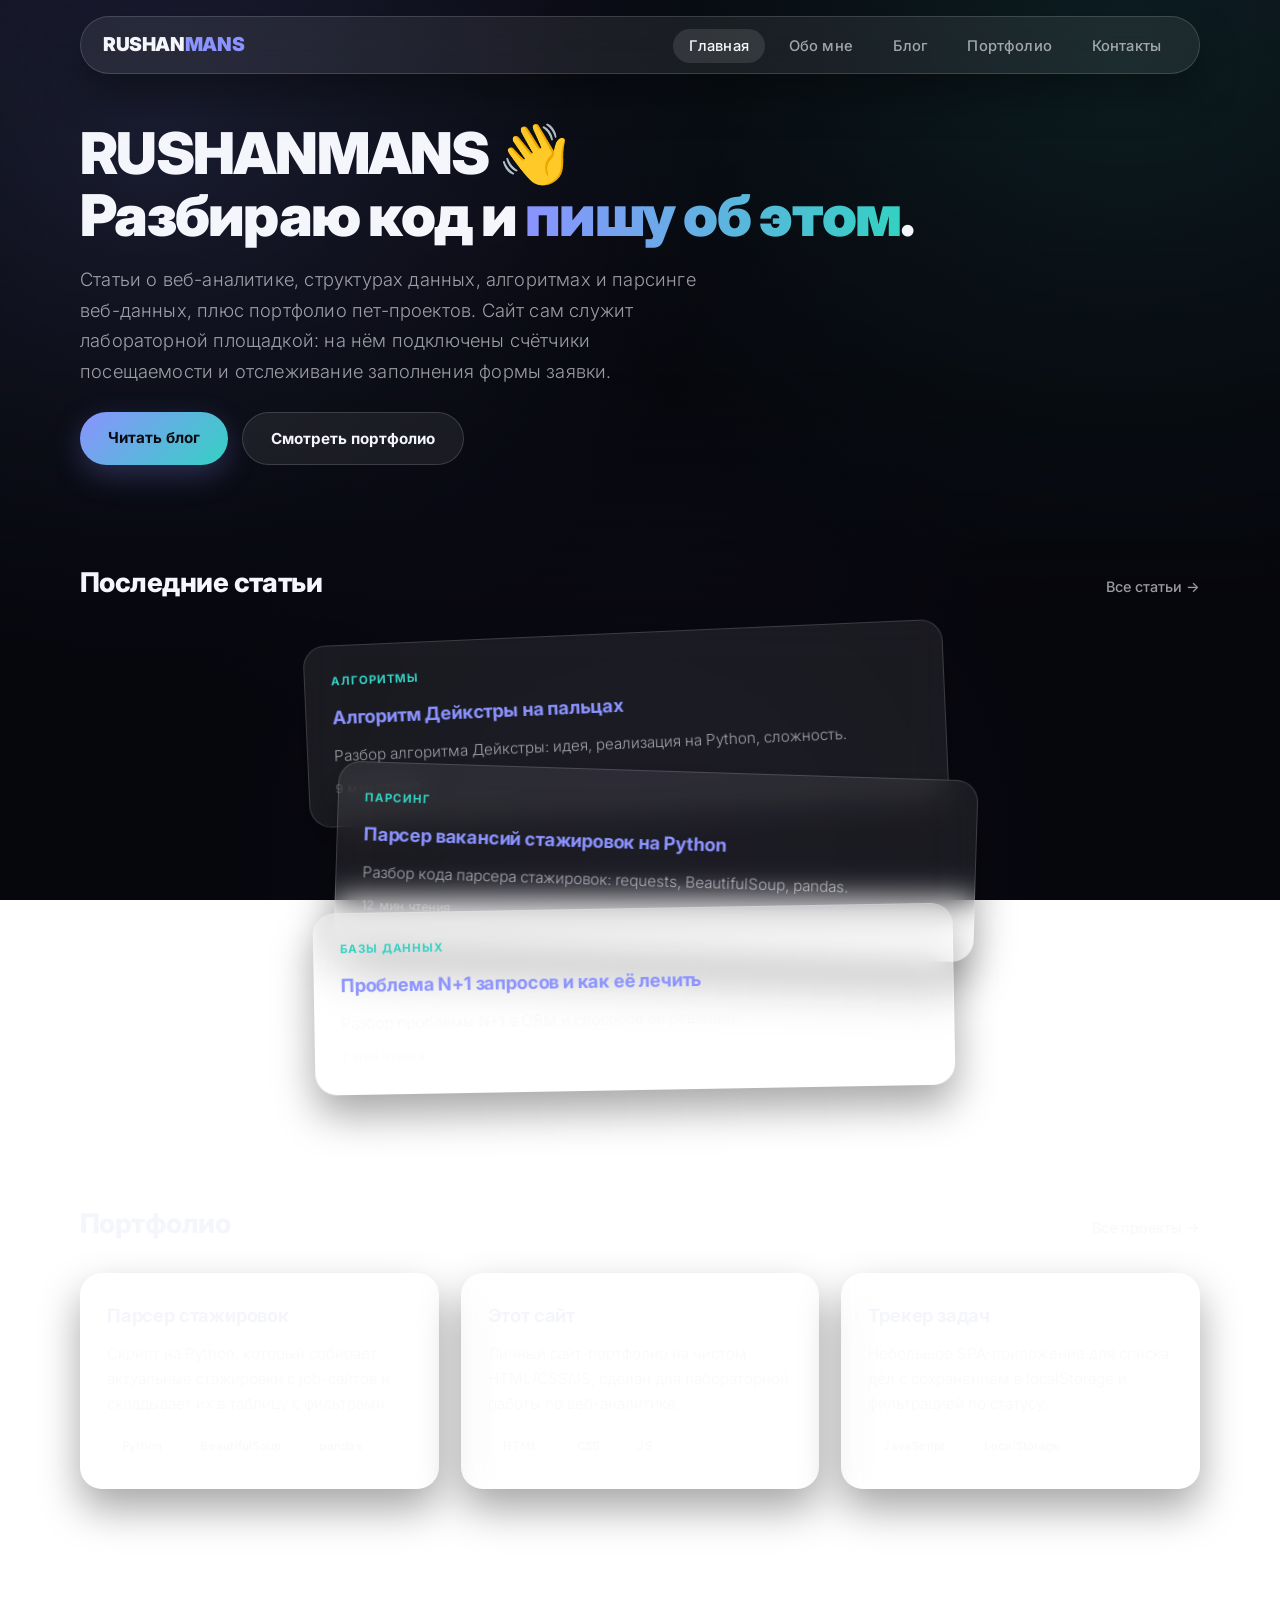
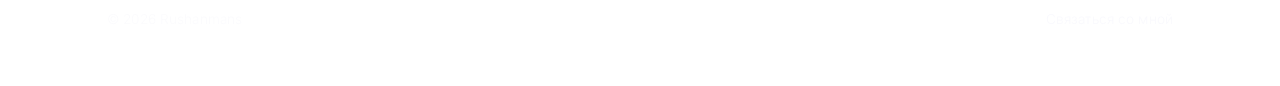
==== index.html @ e81d45bf "Add markdown article pipeline + search/tag filter on blog - build.py converts articles-md/*.md (with" ====
<!DOCTYPE html>
<html lang="ru">
<head>
<meta charset="UTF-8">
<meta name="viewport" content="width=device-width, initial-scale=1.0">
<title>Rushanmans — портфолио и блог</title>
<meta name="description" content="Rushanmans: статьи о коде и алгоритмах, портфолио проектов, парсинг данных.">
<link rel="preconnect" href="https://fonts.googleapis.com">
<link rel="preconnect" href="https://fonts.gstatic.com" crossorigin>
<link href="https://fonts.googleapis.com/css2?family=Inter:wght@300;400;500;600;700;800;900&display=swap" rel="stylesheet">
<link rel="stylesheet" href="css/style.css">

<!-- ===================================================================
     Счётчики веб-аналитики (Яндекс.Метрика / Google Analytics 4)
     Раскомментировать и подставить реальные ID после регистрации сайта:
       - Яндекс.Метрика: https://metrika.yandex.ru  -> замените YY_COUNTER_ID
       - GA4:            https://analytics.google.com -> замените G-XXXXXXXXXX
     =================================================================== -->
<!--
<script type="text/javascript" >
   (function(m,e,t,r,i,k,a){m[i]=m[i]||function(){(m[i].a=m[i].a||[]).push(arguments)};
   m[i].l=1*new Date();
   for (var j = 0; j < document.scripts.length; j++) {if (document.scripts[j].src === r) { return; }}
   k=e.createElement(t),a=e.getElementsByTagName(t)[0],k.async=1,k.src=r,a.parentNode.insertBefore(k,a)})
   (window, document, "script", "https://mc.yandex.ru/metrika/tag.js", "ym");
   ym(YY_COUNTER_ID, "init", {clickmap:true, trackLinks:true, accurateTrackBounce:true, webvisor:true});
</script>
<noscript><div><img src="https://mc.yandex.ru/watch/YY_COUNTER_ID" style="position:absolute; left:-9999px;" alt="" /></div></noscript>

<script async src="https://www.googletagmanager.com/gtag/js?id=G-XXXXXXXXXX"></script>
<script>
  window.dataLayer = window.dataLayer || [];
  function gtag(){dataLayer.push(arguments);}
  gtag('js', new Date());
  gtag('config', 'G-XXXXXXXXXX');
</script>
-->
</head>
<body>

<header class="site-header">
  <nav class="nav wrap">
    <a href="index.html" class="logo">RUSHAN<span>MANS</span></a>
    <button class="nav-toggle" aria-label="Меню">☰</button>
    <ul class="nav-links">
      <li><a href="index.html">Главная</a></li>
      <li><a href="about.html">Обо мне</a></li>
      <li><a href="blog.html">Блог</a></li>
      <li><a href="portfolio.html">Портфолио</a></li>
      <li><a href="contact.html">Контакты</a></li>
    </ul>
  </nav>
</header>

<main class="wrap">

  <section class="hero">
    <h1>RUSHANMANS 👋<br>Разбираю код и <span class="accent">пишу об этом</span>.</h1>
    <p class="lead">Статьи о веб-аналитике, структурах данных, алгоритмах и парсинге веб-данных, плюс портфолио пет-проектов. Сайт сам служит лабораторной площадкой: на нём подключены счётчики посещаемости и отслеживание заполнения формы заявки.</p>
    <div class="btn-row">
      <a href="blog.html" class="btn">Читать блог</a>
      <a href="portfolio.html" class="btn secondary">Смотреть портфолио</a>
    </div>
  </section>

  <section>
    <div class="section-title">
      <h2>Последние статьи</h2>
      <a href="blog.html">Все статьи →</a>
    </div>
    <div class="card-stack">
<!-- ARTICLES:STACK:START -->
      <div class="card" data-tags="python алгоритмы графы heapq">
        <span class="tag">Алгоритмы</span>
        <h3><a href="articles/dijkstra-explained.html">Алгоритм Дейкстры на пальцах</a></h3>
        <p>Разбор алгоритма Дейкстры: идея, реализация на Python, сложность.</p>
        <div class="meta">9 мин чтения</div>
      </div>
      <div class="card" data-tags="python парсинг beautifulsoup pandas">
        <span class="tag">Парсинг</span>
        <h3><a href="articles/parsing-internships.html">Парсер вакансий стажировок на Python</a></h3>
        <p>Разбор кода парсера стажировок: requests, BeautifulSoup, pandas.</p>
        <div class="meta">12 мин чтения</div>
      </div>
      <div class="card" data-tags="sql orm django базы данных">
        <span class="tag">Базы данных</span>
        <h3><a href="articles/sql-n-plus-one.html">Проблема N+1 запросов и как её лечить</a></h3>
        <p>Разбор проблемы N+1 в ORM и способов её решения.</p>
        <div class="meta">7 мин чтения</div>
      </div>
      <!-- ARTICLES:STACK:END -->
    </div>
  </section>

  <section>
    <div class="section-title">
      <h2>Портфолио</h2>
      <a href="portfolio.html">Все проекты →</a>
    </div>
    <div class="grid">
      <div class="card">
        <h3>Парсер стажировок</h3>
        <p>Скрипт на Python, который собирает актуальные стажировки с job-сайтов и складывает их в таблицу с фильтрами.</p>
        <div class="stack">
          <span class="chip">Python</span><span class="chip">BeautifulSoup</span><span class="chip">pandas</span>
        </div>
      </div>
      <div class="card">
        <h3>Этот сайт</h3>
        <p>Личный сайт-портфолио на чистом HTML/CSS/JS, сделан для лабораторной работы по веб-аналитике.</p>
        <div class="stack">
          <span class="chip">HTML</span><span class="chip">CSS</span><span class="chip">JS</span>
        </div>
      </div>
      <div class="card">
        <h3>Трекер задач</h3>
        <p>Небольшое SPA-приложение для списка дел с сохранением в localStorage и фильтрацией по статусу.</p>
        <div class="stack">
          <span class="chip">JavaScript</span><span class="chip">LocalStorage</span>
        </div>
      </div>
    </div>
  </section>

</main>

<footer class="site-footer wrap">
  <span>© 2026 Rushanmans</span>
  <span><a href="contact.html">Связаться со мной</a></span>
</footer>

<script src="js/main.js"></script>
</body>
</html>
---- css/style.css ----
/* ===========================================================
   RUSHANMANS — design system
   Premium minimalism / glassmorphism / deep atmosphere
   =========================================================== */
:root {
  --bg-base: #0a0b12;
  --glass: rgba(255, 255, 255, 0.07);
  --glass-strong: rgba(255, 255, 255, 0.11);
  --glass-border: rgba(255, 255, 255, 0.15);
  --text: #f5f6fb;
  --text-dim: rgba(245, 246, 251, 0.62);
  --text-faint: rgba(245, 246, 251, 0.4);
  --accent: #8b93ff;
  --accent-2: #34d1c2;
  --shadow-soft: 0 20px 40px rgba(0, 0, 0, 0.35);
  --shadow-hover: 0 30px 60px rgba(0, 0, 0, 0.5);
  --ease: cubic-bezier(0.22, 1, 0.36, 1);
  --max-width: 1120px;
}

* { box-sizing: border-box; }
html { scroll-behavior: smooth; }

body {
  margin: 0;
  padding: 0 20px;
  min-height: 100vh;
  color: var(--text);
  font-family: "Inter", system-ui, -apple-system, sans-serif;
  font-weight: 400;
  line-height: 1.65;
  position: relative;
  isolation: isolate;
}

/* Deep, layered background: color blooms + (once added) a real photo behind it */
body::before {
  content: "";
  position: fixed;
  inset: 0;
  z-index: -2;
  background:
    radial-gradient(circle at 12% 18%, rgba(139, 147, 255, 0.30), transparent 42%),
    radial-gradient(circle at 88% 8%, rgba(52, 209, 194, 0.20), transparent 40%),
    radial-gradient(circle at 50% 95%, rgba(139, 90, 255, 0.22), transparent 45%),
    var(--bg-base) url("../assets/bg-main.jpg") center / cover no-repeat fixed;
  background-blend-mode: screen, screen, screen, normal;
}
/* Darkening veil so text + glass stay legible over any photo */
body::after {
  content: "";
  position: fixed;
  inset: 0;
  z-index: -1;
  background: linear-gradient(180deg, rgba(5, 6, 11, 0.45), rgba(5, 6, 11, 0.82) 70%);
}

a { color: var(--accent); text-decoration: none; }
a:hover { text-decoration: underline; }
img { max-width: 100%; }

.wrap { max-width: var(--max-width); margin: 0 auto; }

/* ===========================================================
   Glass primitive — the core visual signature
   =========================================================== */
.glass {
  background: var(--glass);
  backdrop-filter: blur(16px);
  -webkit-backdrop-filter: blur(16px);
  border: 1px solid var(--glass-border);
  box-shadow: var(--shadow-soft);
  border-radius: 22px;
}

/* ===========================================================
   Header — floating glass capsule nav
   =========================================================== */
header.site-header {
  position: sticky;
  top: 16px;
  z-index: 50;
  padding: 0;
}

.nav {
  display: flex;
  align-items: center;
  justify-content: space-between;
  gap: 12px;
  padding: 12px 22px;
  border-radius: 999px;
  background: var(--glass);
  backdrop-filter: blur(16px);
  -webkit-backdrop-filter: blur(16px);
  border: 1px solid var(--glass-border);
  box-shadow: var(--shadow-soft);
}

.logo {
  font-weight: 900;
  font-size: 1.2rem;
  letter-spacing: -0.02em;
  color: var(--text);
  white-space: nowrap;
}
.logo span { color: var(--accent); }
.logo:hover { text-decoration: none; }

.nav-links {
  display: flex;
  gap: 8px;
  list-style: none;
  margin: 0;
  padding: 0;
}

.nav-links a {
  color: var(--text-dim);
  font-weight: 500;
  font-size: 0.92rem;
  letter-spacing: 0.01em;
  padding: 8px 16px;
  border-radius: 999px;
  transition: background 0.3s var(--ease), color 0.3s var(--ease);
}
.nav-links a:hover,
.nav-links a.active {
  color: var(--text);
  background: var(--glass-strong);
  text-decoration: none;
}

.nav-toggle {
  display: none;
  background: var(--glass);
  border: 1px solid var(--glass-border);
  border-radius: 999px;
  padding: 8px 14px;
  color: var(--text);
  font-size: 1.1rem;
  cursor: pointer;
}

@media (max-width: 720px) {
  .nav-toggle { display: inline-flex; }
  .nav-links {
    position: absolute;
    left: 0; right: 0; top: calc(100% + 10px);
    flex-direction: column;
    background: rgba(15, 16, 24, 0.75);
    backdrop-filter: blur(20px);
    -webkit-backdrop-filter: blur(20px);
    border: 1px solid var(--glass-border);
    border-radius: 22px;
    padding: 14px;
    gap: 4px;
    display: none;
  }
  .nav-links.open { display: flex; }
  .nav-links a { display: block; }
}

/* ===========================================================
   Sections / typography rhythm
   =========================================================== */
section { padding: 56px 0; }

.hero { padding: 64px 0 40px; }
.hero h1 {
  font-size: clamp(2.2rem, 5vw, 3.6rem);
  font-weight: 900;
  letter-spacing: -0.03em;
  line-height: 1.08;
  margin: 0 0 18px;
}
.hero p.lead {
  color: var(--text-dim);
  font-weight: 300;
  letter-spacing: 0.01em;
  font-size: 1.15rem;
  max-width: 620px;
}
.hero .accent {
  background: linear-gradient(90deg, var(--accent), var(--accent-2));
  -webkit-background-clip: text;
  background-clip: text;
  color: transparent;
}

.btn {
  display: inline-block;
  padding: 13px 28px;
  border-radius: 999px;
  background: linear-gradient(135deg, var(--accent), var(--accent-2));
  color: #0a0b12;
  font-weight: 700;
  font-size: 0.95rem;
  border: none;
  cursor: pointer;
  transition: transform 0.35s var(--ease), box-shadow 0.35s var(--ease);
  box-shadow: 0 10px 30px rgba(139, 147, 255, 0.25);
}
.btn:hover { transform: translateY(-3px); text-decoration: none; box-shadow: 0 16px 36px rgba(139, 147, 255, 0.35); }

.btn.secondary {
  background: var(--glass);
  backdrop-filter: blur(16px);
  -webkit-backdrop-filter: blur(16px);
  color: var(--text);
  border: 1px solid var(--glass-border);
  box-shadow: none;
}
.btn.secondary:hover { box-shadow: var(--shadow-soft); }

.btn-row { display: flex; gap: 14px; flex-wrap: wrap; margin-top: 26px; }

.section-title {
  display: flex;
  align-items: baseline;
  justify-content: space-between;
  margin-bottom: 26px;
  flex-wrap: wrap;
  gap: 8px;
}
.section-title h2 {
  margin: 0;
  font-size: 1.7rem;
  font-weight: 800;
  letter-spacing: -0.02em;
}
.section-title a { font-size: 0.9rem; font-weight: 500; color: var(--text-dim); }
.section-title a:hover { color: var(--accent); }

/* ===========================================================
   Blog controls — search + tag filter
   =========================================================== */
.blog-controls {
  display: flex;
  flex-direction: column;
  gap: 16px;
  margin-bottom: 28px;
}

.search-input {
  width: 100%;
  max-width: 420px;
  padding: 13px 22px;
  border-radius: 999px;
  border: 1px solid var(--glass-border);
  background: var(--glass);
  backdrop-filter: blur(16px);
  -webkit-backdrop-filter: blur(16px);
  color: var(--text);
  font-family: inherit;
  font-size: 0.95rem;
  transition: border-color 0.3s var(--ease), background 0.3s var(--ease);
}
.search-input::placeholder { color: var(--text-faint); }
.search-input:focus {
  outline: none;
  border-color: var(--accent);
  background: var(--glass-strong);
}

.tag-filter { display: flex; flex-wrap: wrap; gap: 8px; }

.tag-chip {
  cursor: pointer;
  font-family: inherit;
  transition: background 0.3s var(--ease), color 0.3s var(--ease), border-color 0.3s var(--ease);
}
.tag-chip:hover { color: var(--text); }
.tag-chip.active {
  background: linear-gradient(135deg, var(--accent), var(--accent-2));
  color: #0a0b12;
  border-color: transparent;
  font-weight: 600;
}

.card[hidden] { display: none; }

/* ===========================================================
   Cards
   =========================================================== */
.grid {
  display: grid;
  grid-template-columns: repeat(auto-fit, minmax(260px, 1fr));
  gap: 22px;
}

.card {
  background: var(--glass);
  backdrop-filter: blur(16px);
  -webkit-backdrop-filter: blur(16px);
  border: 1px solid var(--glass-border);
  border-radius: 22px;
  padding: 26px;
  box-shadow: var(--shadow-soft);
  display: flex;
  flex-direction: column;
  gap: 11px;
  position: relative;
  transition: transform 0.45s var(--ease), box-shadow 0.45s var(--ease), background 0.45s var(--ease);
}
.card:hover {
  transform: translateY(-8px);
  box-shadow: var(--shadow-hover);
  background: var(--glass-strong);
  z-index: 5;
}

.card .tag {
  display: inline-block;
  font-size: 0.72rem;
  font-weight: 700;
  color: var(--accent-2);
  text-transform: uppercase;
  letter-spacing: 0.08em;
}

.card h3 { margin: 0; font-size: 1.15rem; font-weight: 700; letter-spacing: -0.01em; }
.card p { margin: 0; color: var(--text-dim); font-weight: 300; font-size: 0.95rem; overflow-wrap: break-word; }
.card .meta { font-size: 0.78rem; color: var(--text-faint); margin-top: auto; letter-spacing: 0.02em; }

.card .stack { display: flex; gap: 8px; flex-wrap: wrap; margin-top: 4px; }
.chip {
  font-size: 0.72rem;
  font-weight: 500;
  background: rgba(255, 255, 255, 0.05);
  border: 1px solid var(--glass-border);
  color: var(--text-dim);
  padding: 5px 14px;
  border-radius: 999px;
  letter-spacing: 0.02em;
}

/* ===========================================================
   Homepage "card deck" — signature stacked layout
   =========================================================== */
.card-stack {
  display: flex;
  flex-direction: column;
  align-items: stretch;
  max-width: 640px;
  margin: 0 auto;
}
.card-stack .card {
  margin-top: -44px;
}
.card-stack .card:first-child { margin-top: 0; }
.card-stack .card:nth-child(1) { transform: rotate(-2.5deg) translateX(-14px); }
.card-stack .card:nth-child(2) { transform: rotate(1.8deg) translateX(16px); z-index: 2; }
.card-stack .card:nth-child(3) { transform: rotate(-1deg) translateX(-6px); z-index: 3; }
.card-stack .card:hover {
  transform: translateY(-14px) rotate(0deg) scale(1.015);
  z-index: 10;
}
@media (max-width: 640px) {
  .card-stack .card { margin-top: 16px; transform: none !important; }
  .card-stack .card:first-child { margin-top: 0; }
  .card-stack .card:hover { transform: translateY(-6px) !important; }
}

/* ===========================================================
   Article
   =========================================================== */
.article-header {
  padding: 52px 0 28px;
  margin-bottom: 30px;
}
.article-header .tag { color: var(--accent-2); font-weight: 700; font-size: 0.78rem; text-transform: uppercase; letter-spacing: 0.08em; }
.article-header h1 { margin: 12px 0 8px; font-weight: 900; letter-spacing: -0.02em; font-size: clamp(1.8rem, 4vw, 2.6rem); }
.article-header .meta { color: var(--text-dim); font-size: 0.9rem; font-weight: 300; }

article.content {
  background: var(--glass);
  backdrop-filter: blur(16px);
  -webkit-backdrop-filter: blur(16px);
  border: 1px solid var(--glass-border);
  border-radius: 24px;
  padding: 40px clamp(20px, 5vw, 56px) 56px;
  box-shadow: var(--shadow-soft);
  margin-bottom: 60px;
}
article.content h2 { margin-top: 2.2em; font-size: 1.4rem; font-weight: 800; letter-spacing: -0.01em; }
article.content h3 { margin-top: 1.6em; font-size: 1.15rem; font-weight: 700; }
article.content p { margin: 1em 0; color: var(--text-dim); font-weight: 300; }
article.content strong { color: var(--text); font-weight: 600; }
article.content ul, article.content ol { margin: 1em 0; padding-left: 1.4em; color: var(--text-dim); font-weight: 300; }
article.content li { margin: 0.35em 0; }

pre {
  background: rgba(0, 0, 0, 0.45);
  color: #e6e8f0;
  padding: 20px 22px;
  border-radius: 16px;
  overflow-x: auto;
  font-size: 0.86rem;
  line-height: 1.55;
  border: 1px solid var(--glass-border);
}
code { font-family: "Cascadia Code", "Fira Code", Consolas, Menlo, monospace; overflow-wrap: break-word; }
p code, li code {
  background: rgba(255, 255, 255, 0.08);
  border: 1px solid var(--glass-border);
  color: var(--text);
  padding: 1px 7px;
  border-radius: 6px;
  font-size: 0.88em;
}

article.content table {
  table-layout: fixed;
  max-width: 100%;
}
article.content th,
article.content td {
  word-break: break-word;
}

.callout {
  border-left: 3px solid var(--accent);
  background: rgba(255, 255, 255, 0.05);
  padding: 16px 20px;
  border-radius: 14px;
  color: var(--text-dim);
  font-weight: 300;
  margin: 1.4em 0;
}

.back-link {
  display: inline-block;
  margin-top: 24px;
  font-weight: 500;
}

/* ===========================================================
   Forms (contacts)
   =========================================================== */
form.contact-form {
  display: grid;
  gap: 18px;
  max-width: 520px;
}
form.contact-form label {
  font-size: 0.85rem;
  font-weight: 600;
  letter-spacing: 0.02em;
  display: block;
  margin-bottom: 8px;
  color: var(--text-dim);
}
form.contact-form input,
form.contact-form textarea {
  width: 100%;
  padding: 13px 20px;
  border-radius: 16px;
  border: 1px solid var(--glass-border);
  background: rgba(255, 255, 255, 0.05);
  color: var(--text);
  font-family: inherit;
  font-size: 0.95rem;
  transition: border-color 0.3s var(--ease), background 0.3s var(--ease);
}
form.contact-form input:focus,
form.contact-form textarea:focus {
  outline: none;
  border-color: var(--accent);
  background: rgba(255, 255, 255, 0.08);
}
form.contact-form input { border-radius: 999px; }
form.contact-form textarea { min-height: 140px; resize: vertical; border-radius: 20px; }

.contact-grid {
  display: grid;
  grid-template-columns: 1.2fr 1fr;
  gap: 44px;
}
@media (max-width: 720px) {
  .contact-grid { grid-template-columns: 1fr; }
}

.social-list { list-style: none; padding: 0; margin: 0; display: grid; gap: 12px; }
.social-list a { color: var(--text); font-weight: 500; }
.social-list li {
  padding: 14px 22px;
  border-radius: 999px;
  background: var(--glass);
  backdrop-filter: blur(16px);
  -webkit-backdrop-filter: blur(16px);
  border: 1px solid var(--glass-border);
}

/* ===========================================================
   Timeline (About)
   =========================================================== */
.timeline {
  border-left: 2px solid var(--glass-border);
  padding-left: 26px;
  display: grid;
  gap: 30px;
}
.timeline .item .date { font-size: 0.8rem; color: var(--accent); font-weight: 700; letter-spacing: 0.03em; }
.timeline .item h4 { margin: 6px 0; font-weight: 700; }
.timeline .item p { margin: 0; color: var(--text-dim); font-weight: 300; }

.skills { display: flex; flex-wrap: wrap; gap: 10px; }

/* ===========================================================
   Footer
   =========================================================== */
footer.site-footer {
  padding: 22px 26px;
  margin: 40px auto 32px;
  color: var(--text-faint);
  font-size: 0.85rem;
  font-weight: 300;
  letter-spacing: 0.01em;
  display: flex;
  justify-content: space-between;
  flex-wrap: wrap;
  gap: 10px;
  border-radius: 999px;
  background: var(--glass);
  backdrop-filter: blur(16px);
  -webkit-backdrop-filter: blur(16px);
  border: 1px solid var(--glass-border);
}
footer.site-footer a { color: var(--text-dim); }
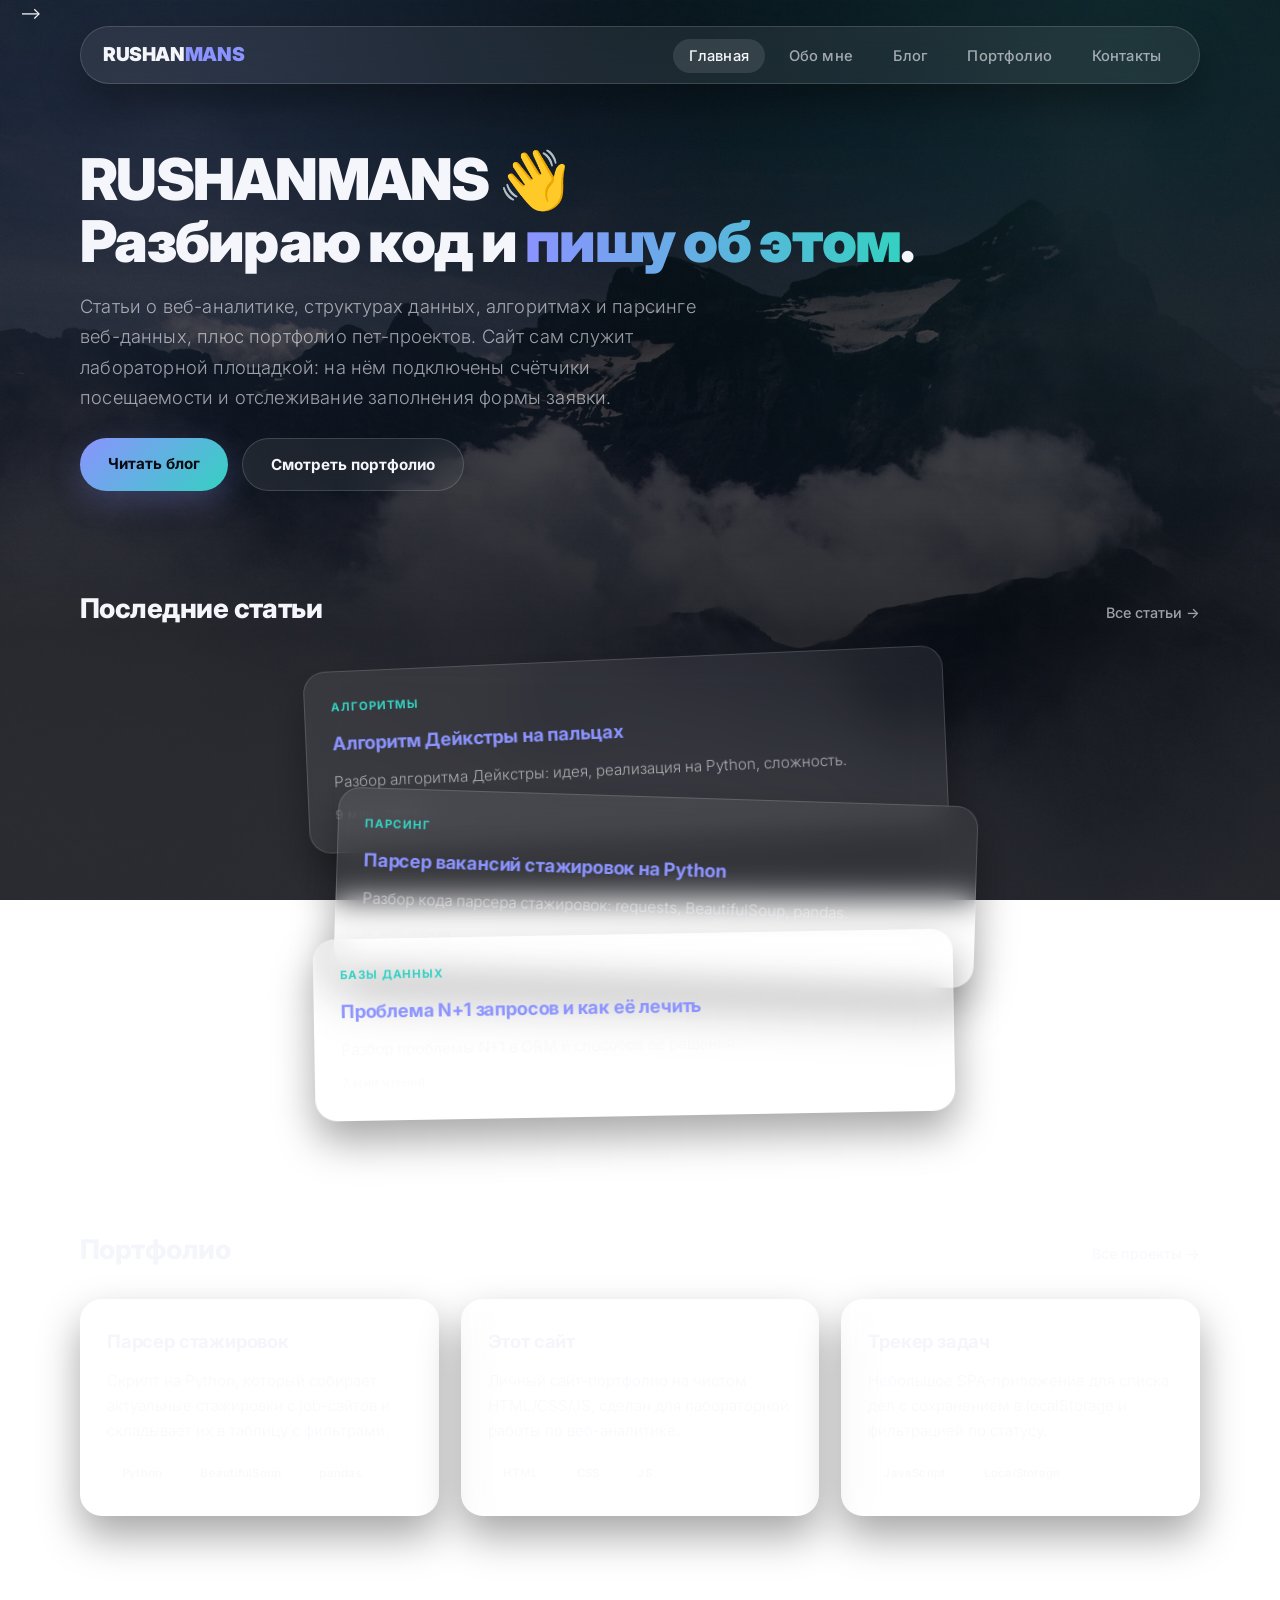
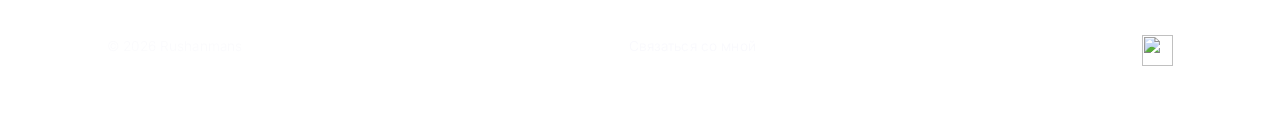
==== commit 1cb74ecc: "Добавил liveinternet" ====
--- a/index.html
+++ b/index.html
@@ -34,6 +34,15 @@
   gtag('js', new Date());
   gtag('config', 'G-XXXXXXXXXX');
 </script>
+
+<!--LiveInternet counter--><script>
+new Image().src = "https://counter.yadro.ru/hit?r"+
+escape(document.referrer)+((typeof(screen)=="undefined")?"":
+";s"+screen.width+"*"+screen.height+"*"+(screen.colorDepth?
+screen.colorDepth:screen.pixelDepth))+";u"+escape(document.URL)+
+";h"+escape(document.title.substring(0,150))+
+";"+Math.random();</script><!--/LiveInternet-->
+
 -->
 </head>
 <body>
@@ -127,6 +136,10 @@
 <footer class="site-footer wrap">
   <span>© 2026 Rushanmans</span>
   <span><a href="contact.html">Связаться со мной</a></span>
+<!--LiveInternet logo--><a href="https://www.liveinternet.ru/click"
+target="_blank"><img src="https://counter.yadro.ru/logo?44.11"
+title="LiveInternet"
+alt="" style="border:0" width="31" height="31"/></a><!--/LiveInternet-->
 </footer>
 
 <script src="js/main.js"></script>
--- a/css/style.css
+++ b/css/style.css
@@ -16,7 +16,15 @@
   --shadow-hover: 0 30px 60px rgba(0, 0, 0, 0.5);
   --ease: cubic-bezier(0.22, 1, 0.36, 1);
   --max-width: 1120px;
-}
+  /* Фон по умолчанию для всех страниц. Переопределяется классом на
+     <body> конкретной страницы — см. .bg-none и .bg-* ниже. */
+  --bg-image: url("../assets/bg-main.jpg");
+}
+
+/* Переопределения фона по классу на <body>: <body class="bg-none">
+   совсем без фото, или заведи свой класс по образцу — например
+   .bg-about { --bg-image: url("../assets/bg-about.jpg"); } */
+body.bg-none { --bg-image: none; }
 
 * { box-sizing: border-box; }
 html { scroll-behavior: smooth; }
@@ -43,7 +51,7 @@
     radial-gradient(circle at 12% 18%, rgba(139, 147, 255, 0.30), transparent 42%),
     radial-gradient(circle at 88% 8%, rgba(52, 209, 194, 0.20), transparent 40%),
     radial-gradient(circle at 50% 95%, rgba(139, 90, 255, 0.22), transparent 45%),
-    var(--bg-base) url("../assets/bg-main.jpg") center / cover no-repeat fixed;
+    var(--bg-base) var(--bg-image) center / cover no-repeat fixed;
   background-blend-mode: screen, screen, screen, normal;
 }
 /* Darkening veil so text + glass stay legible over any photo */
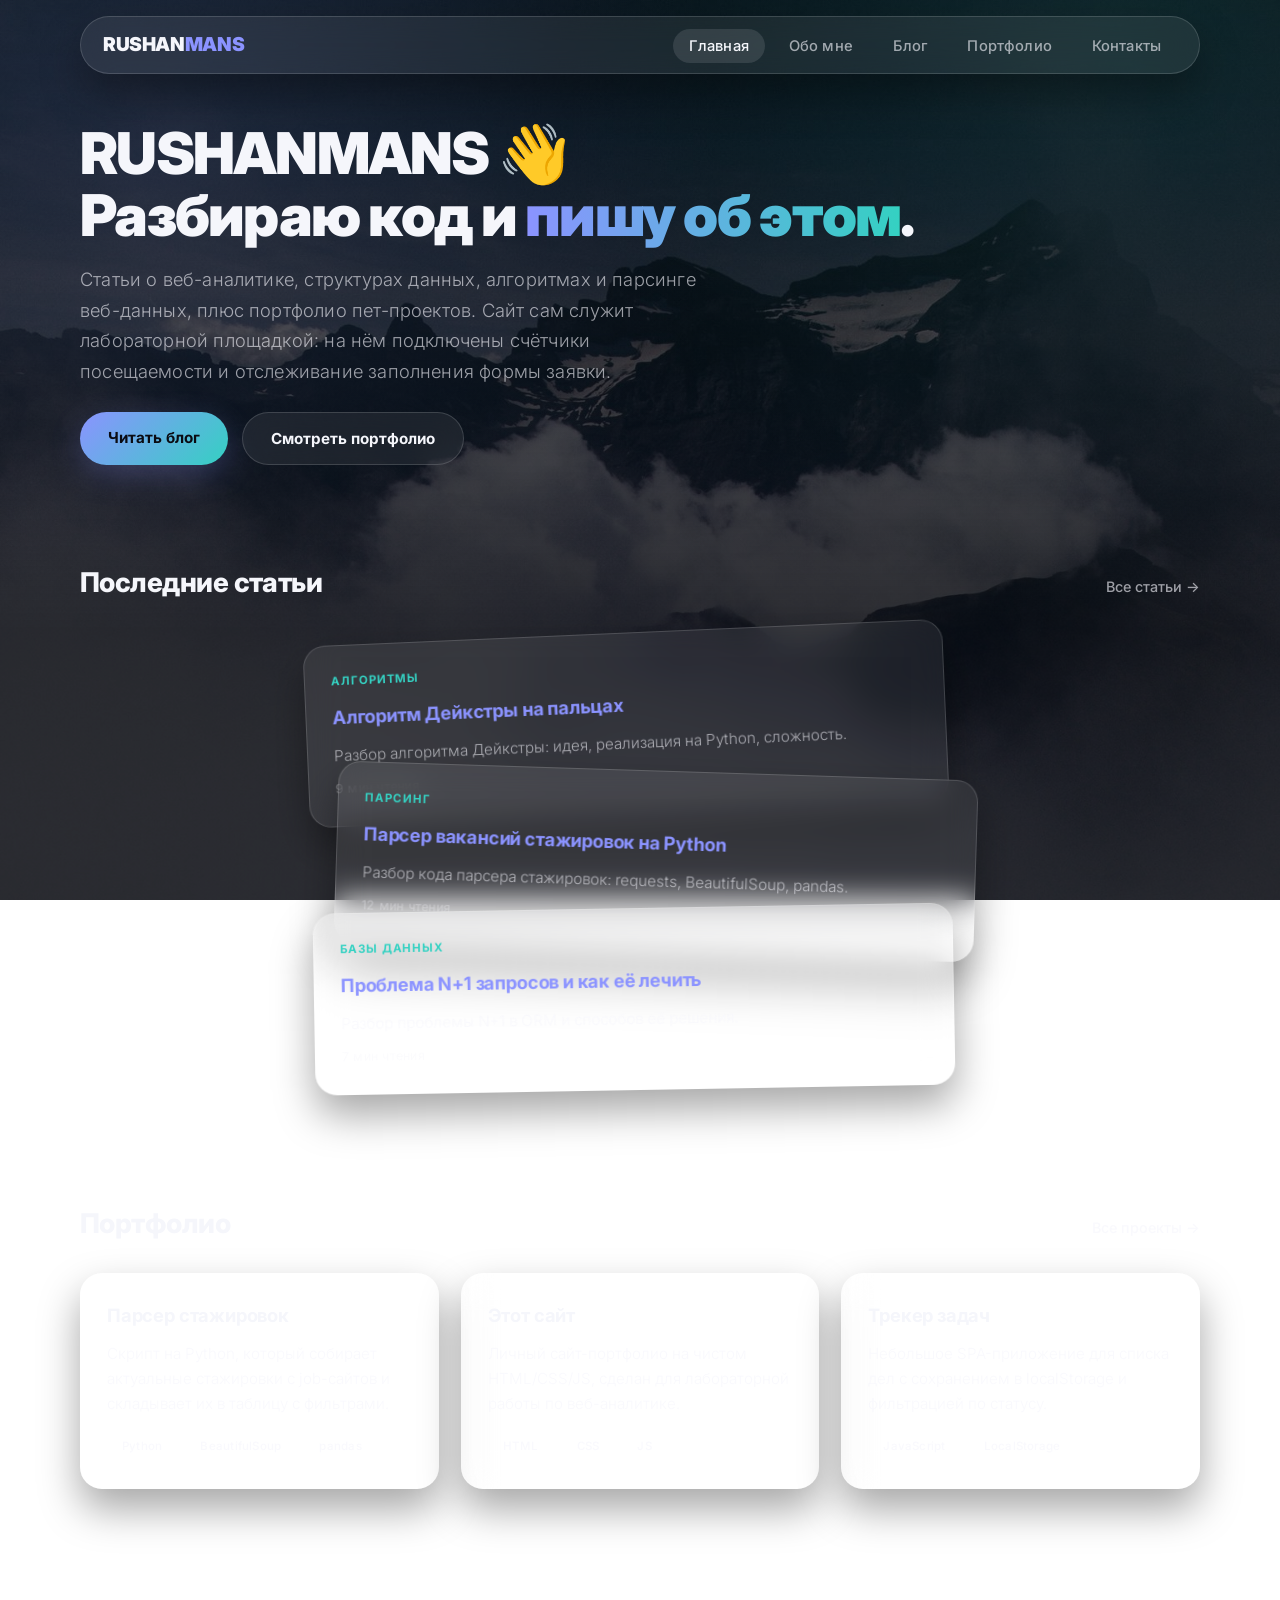
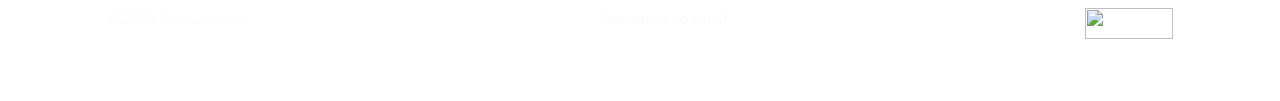
==== commit d559f454: "Fix and activate LiveInternet counter site-wide Was sitting commented-out inside the Metrika/GA4 pla" ====
--- a/index.html
+++ b/index.html
@@ -34,18 +34,10 @@
   gtag('js', new Date());
   gtag('config', 'G-XXXXXXXXXX');
 </script>
-
-<!--LiveInternet counter--><script>
-new Image().src = "https://counter.yadro.ru/hit?r"+
-escape(document.referrer)+((typeof(screen)=="undefined")?"":
-";s"+screen.width+"*"+screen.height+"*"+(screen.colorDepth?
-screen.colorDepth:screen.pixelDepth))+";u"+escape(document.URL)+
-";h"+escape(document.title.substring(0,150))+
-";"+Math.random();</script><!--/LiveInternet-->
-
 -->
 </head>
 <body>
+<!--LiveInternet counter--><script>new Image().src = "https://counter.yadro.ru/hit?r"+escape(document.referrer)+((typeof(screen)=="undefined")?"":";s"+screen.width+"*"+screen.height+"*"+(screen.colorDepth?screen.colorDepth:screen.pixelDepth))+";u"+escape(document.URL)+";h"+escape(document.title.substring(0,150))+";"+Math.random();</script><!--/LiveInternet-->
 
 <header class="site-header">
   <nav class="nav wrap">
@@ -136,10 +128,7 @@
 <footer class="site-footer wrap">
   <span>© 2026 Rushanmans</span>
   <span><a href="contact.html">Связаться со мной</a></span>
-<!--LiveInternet logo--><a href="https://www.liveinternet.ru/click"
-target="_blank"><img src="https://counter.yadro.ru/logo?44.11"
-title="LiveInternet"
-alt="" style="border:0" width="31" height="31"/></a><!--/LiveInternet-->
+  <!--LiveInternet logo--><a href="https://www.liveinternet.ru/click" target="_blank"><img src="https://counter.yadro.ru/logo?52.6" title="LiveInternet: показано число просмотров и посетителей за 24 часа" alt="" style="border:0" width="88" height="31"/></a><!--/LiveInternet-->
 </footer>
 
 <script src="js/main.js"></script>
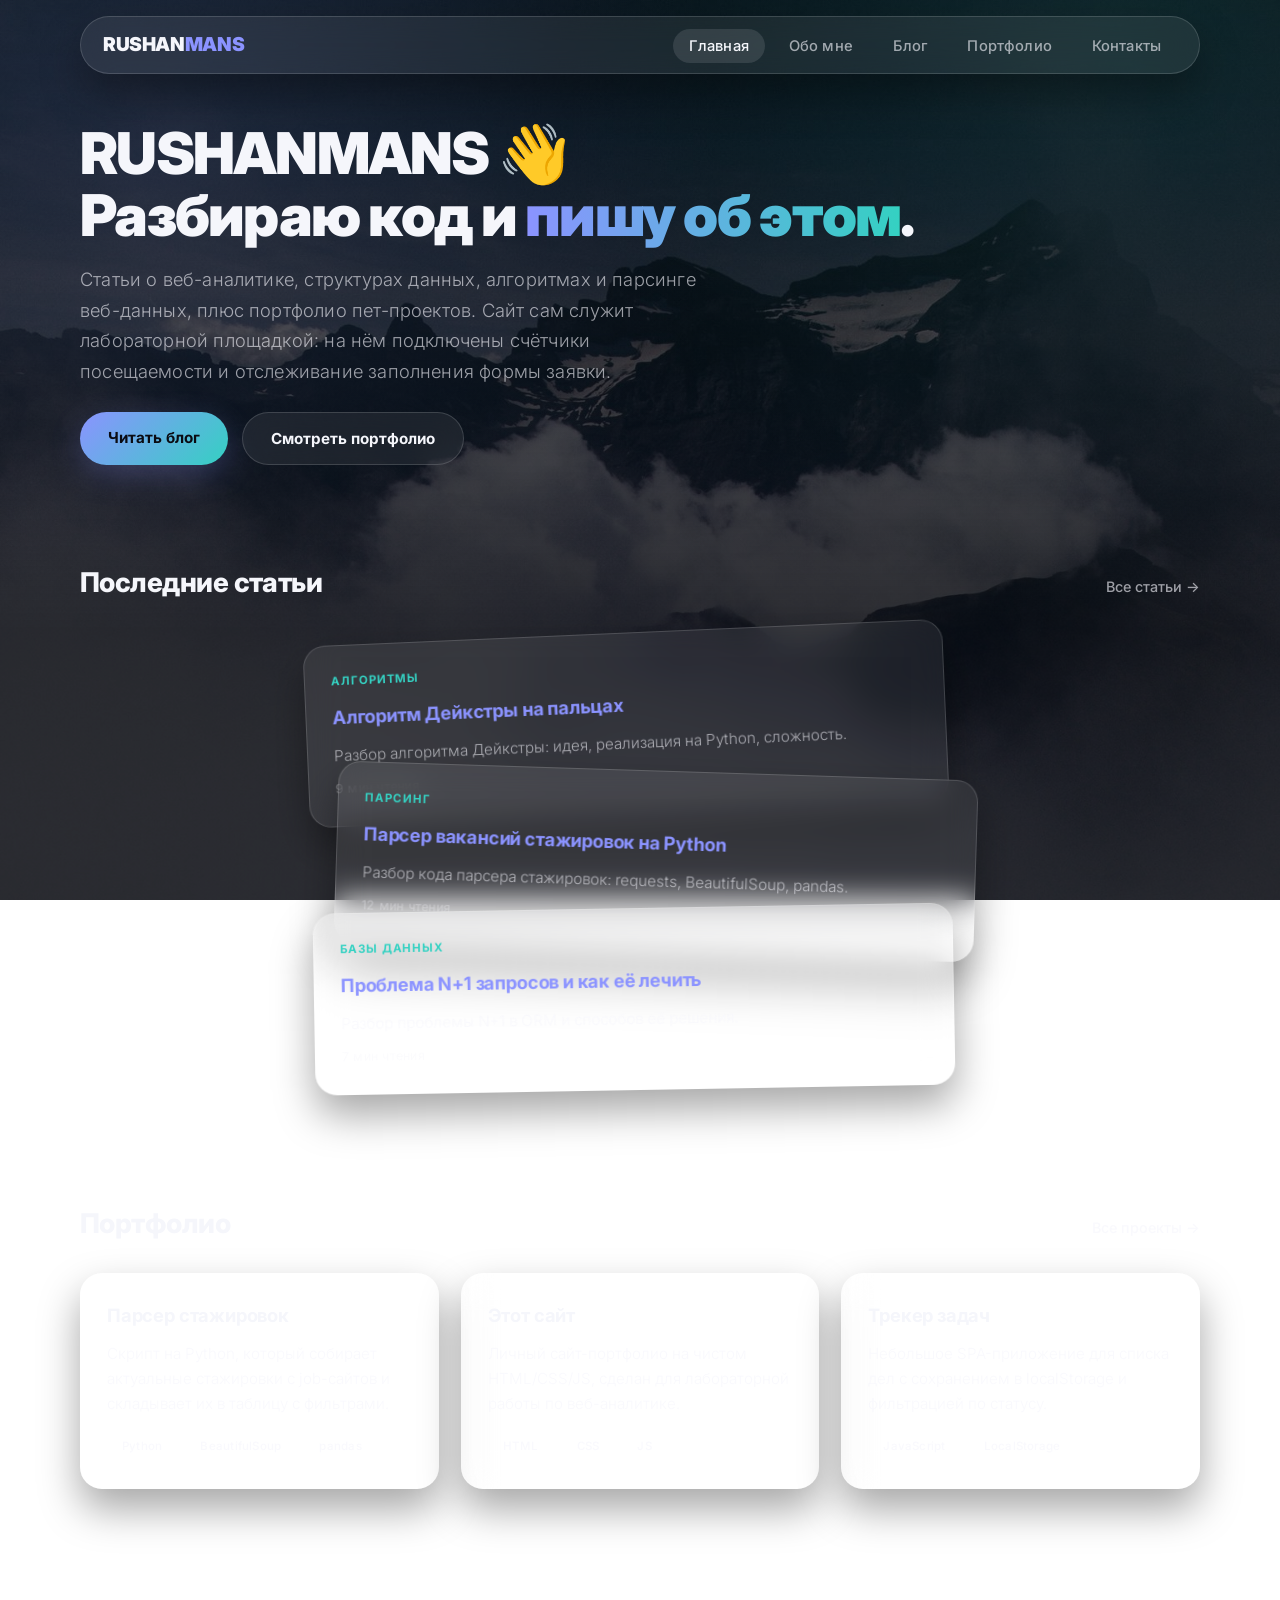
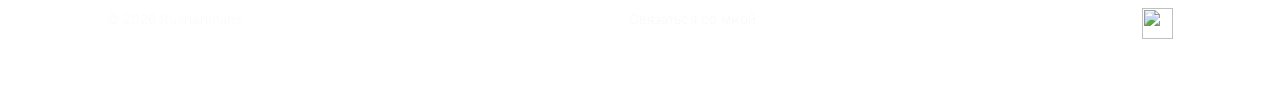
==== commit 12935b96: "Обновление иконки" ====
--- a/index.html
+++ b/index.html
@@ -128,7 +128,7 @@
 <footer class="site-footer wrap">
   <span>© 2026 Rushanmans</span>
   <span><a href="contact.html">Связаться со мной</a></span>
-  <!--LiveInternet logo--><a href="https://www.liveinternet.ru/click" target="_blank"><img src="https://counter.yadro.ru/logo?52.6" title="LiveInternet: показано число просмотров и посетителей за 24 часа" alt="" style="border:0" width="88" height="31"/></a><!--/LiveInternet-->
+  <!--LiveInternet logo--><a href="https://www.liveinternet.ru/click" target="_blank"><img src="https://counter.yadro.ru/logo?44.11"title="LiveInternet"alt="" style="border:0" width="31" height="31"/></a><!--/LiveInternet-->
 </footer>
 
 <script src="js/main.js"></script>
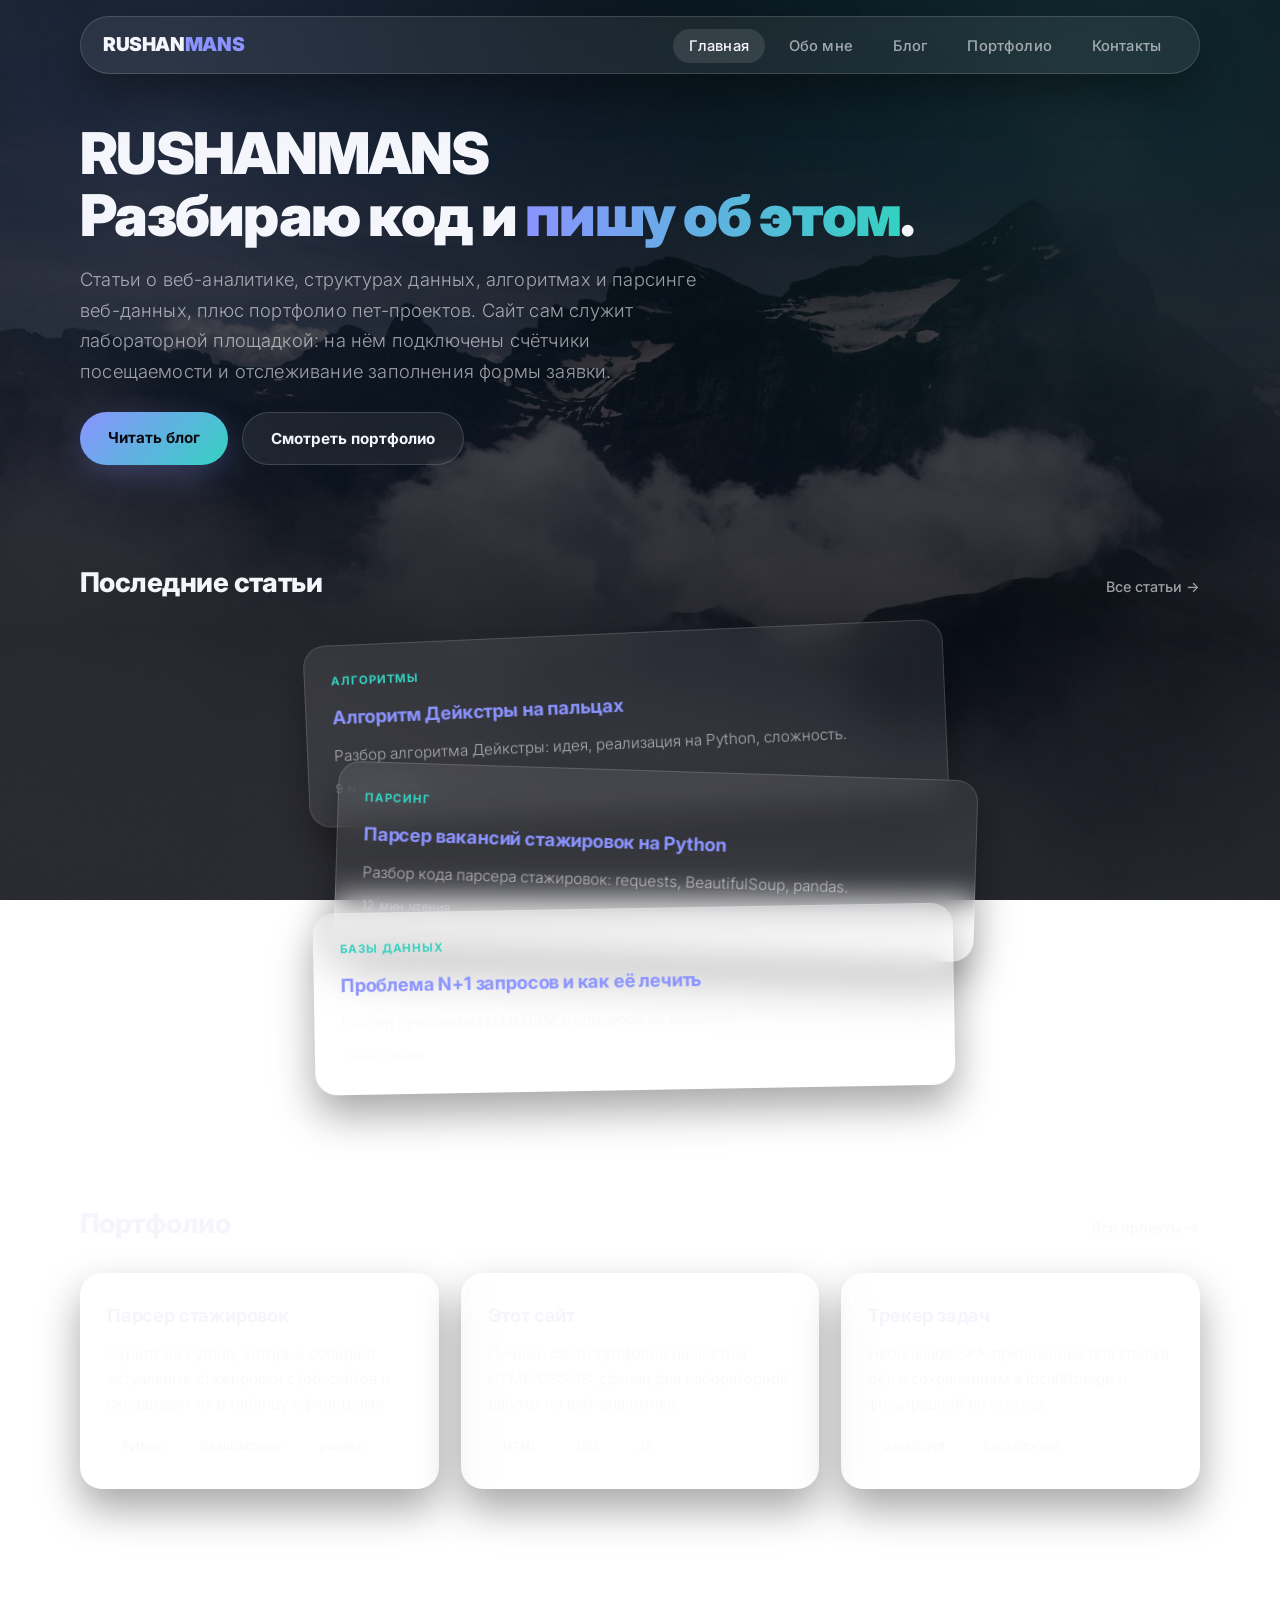
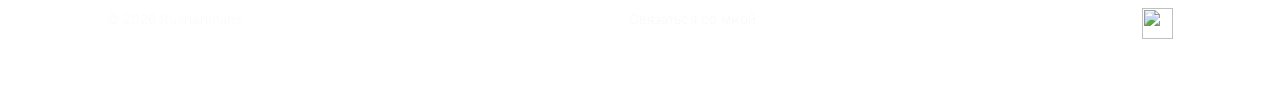
==== commit c531527d: "изменение контактов" ====
--- a/index.html
+++ b/index.html
@@ -56,7 +56,7 @@
 <main class="wrap">
 
   <section class="hero">
-    <h1>RUSHANMANS 👋<br>Разбираю код и <span class="accent">пишу об этом</span>.</h1>
+    <h1>RUSHANMANS<br>Разбираю код и <span class="accent">пишу об этом</span>.</h1>
     <p class="lead">Статьи о веб-аналитике, структурах данных, алгоритмах и парсинге веб-данных, плюс портфолио пет-проектов. Сайт сам служит лабораторной площадкой: на нём подключены счётчики посещаемости и отслеживание заполнения формы заявки.</p>
     <div class="btn-row">
       <a href="blog.html" class="btn">Читать блог</a>
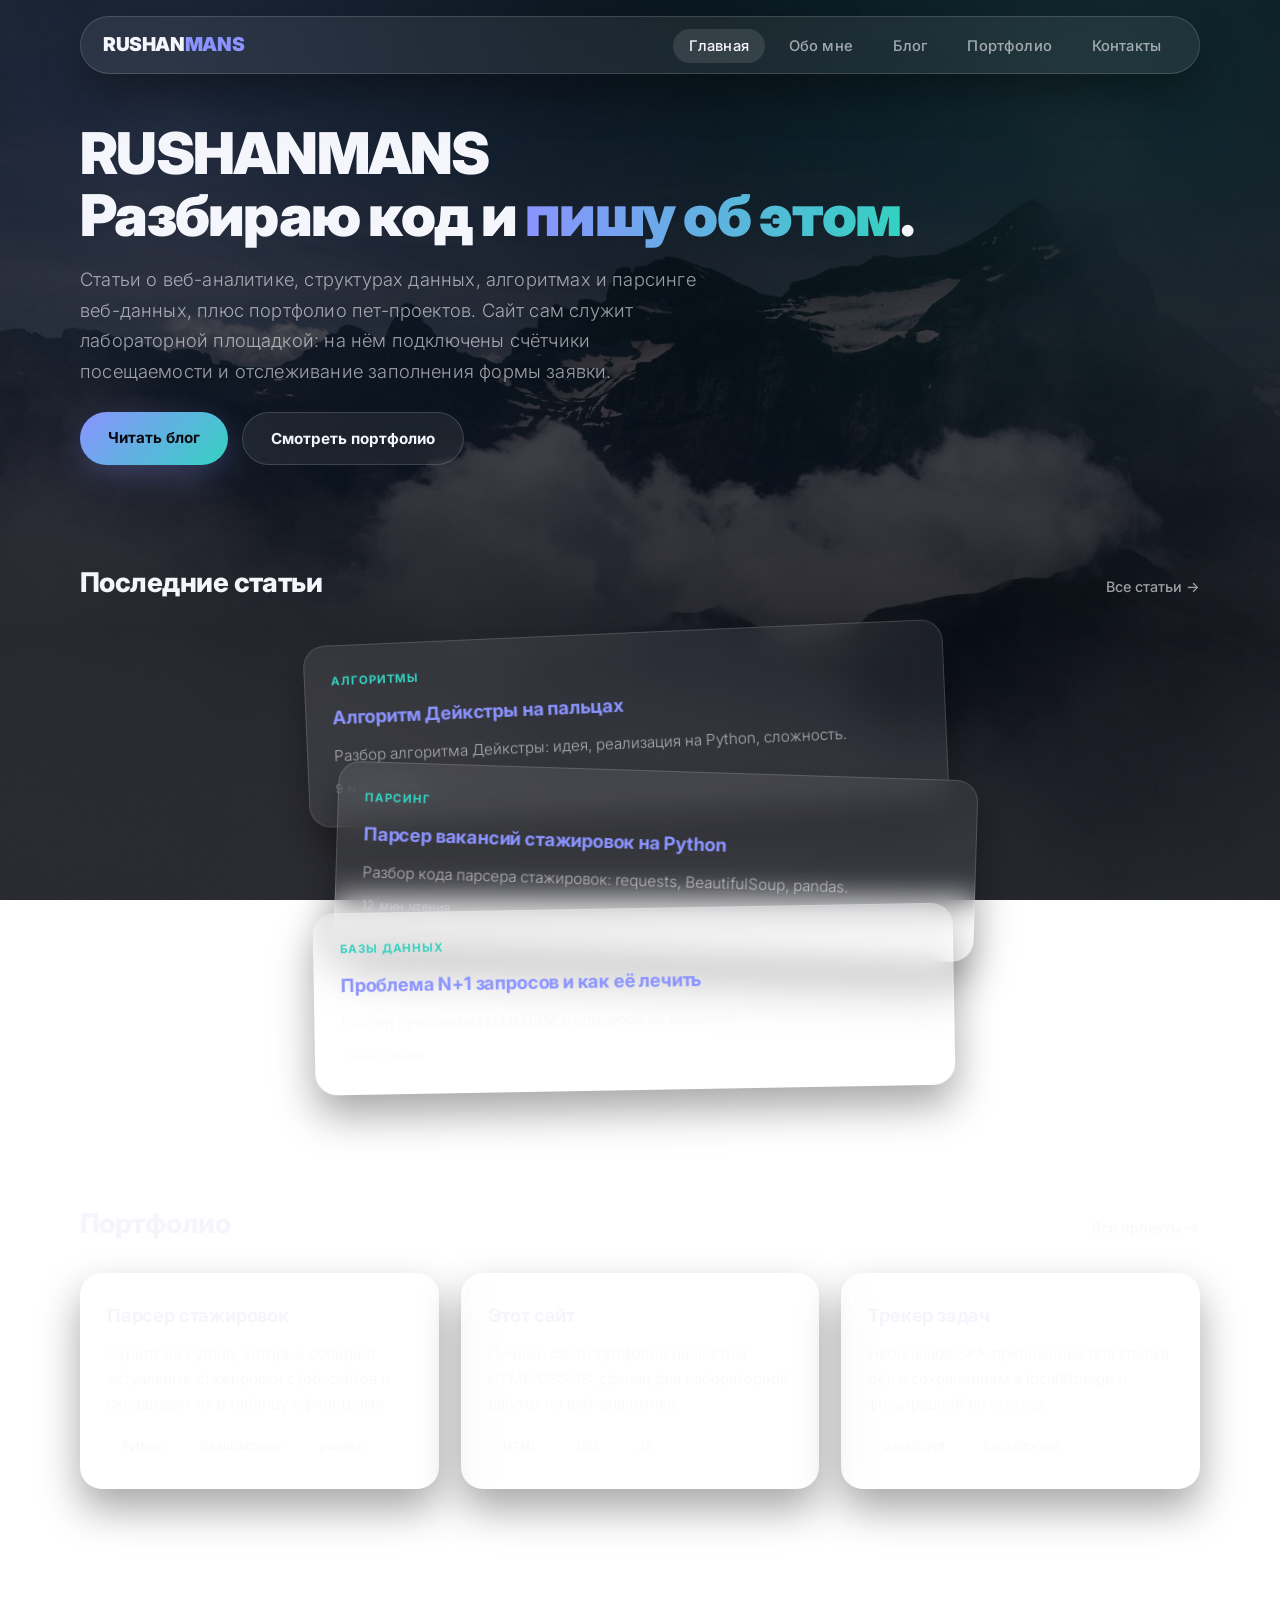
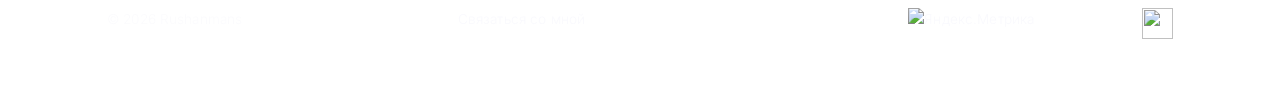
==== commit e9084843: "added informer to 2 pages" ====
--- a/index.html
+++ b/index.html
@@ -1,40 +1,60 @@
 <!DOCTYPE html>
 <html lang="ru">
 <head>
-<meta charset="UTF-8">
-<meta name="viewport" content="width=device-width, initial-scale=1.0">
-<title>Rushanmans — портфолио и блог</title>
-<meta name="description" content="Rushanmans: статьи о коде и алгоритмах, портфолио проектов, парсинг данных.">
-<link rel="preconnect" href="https://fonts.googleapis.com">
-<link rel="preconnect" href="https://fonts.gstatic.com" crossorigin>
-<link href="https://fonts.googleapis.com/css2?family=Inter:wght@300;400;500;600;700;800;900&display=swap" rel="stylesheet">
-<link rel="stylesheet" href="css/style.css">
+    <meta charset="UTF-8">
+    <meta name="viewport" content="width=device-width, initial-scale=1.0">
+    <title>Rushanmans — портфолио и блог</title>
+    <meta name="description" content="Rushanmans: статьи о коде и алгоритмах, портфолио проектов, парсинг данных.">
+    <link rel="preconnect" href="https://fonts.googleapis.com">
+    <link rel="preconnect" href="https://fonts.gstatic.com" crossorigin>
+    <link href="https://fonts.googleapis.com/css2?family=Inter:wght@300;400;500;600;700;800;900&display=swap" rel="stylesheet">
+    <link rel="stylesheet" href="css/style.css">
 
-<!-- ===================================================================
-     Счётчики веб-аналитики (Яндекс.Метрика / Google Analytics 4)
-     Раскомментировать и подставить реальные ID после регистрации сайта:
-       - Яндекс.Метрика: https://metrika.yandex.ru  -> замените YY_COUNTER_ID
-       - GA4:            https://analytics.google.com -> замените G-XXXXXXXXXX
-     =================================================================== -->
-<!--
-<script type="text/javascript" >
-   (function(m,e,t,r,i,k,a){m[i]=m[i]||function(){(m[i].a=m[i].a||[]).push(arguments)};
-   m[i].l=1*new Date();
-   for (var j = 0; j < document.scripts.length; j++) {if (document.scripts[j].src === r) { return; }}
-   k=e.createElement(t),a=e.getElementsByTagName(t)[0],k.async=1,k.src=r,a.parentNode.insertBefore(k,a)})
-   (window, document, "script", "https://mc.yandex.ru/metrika/tag.js", "ym");
-   ym(YY_COUNTER_ID, "init", {clickmap:true, trackLinks:true, accurateTrackBounce:true, webvisor:true});
-</script>
-<noscript><div><img src="https://mc.yandex.ru/watch/YY_COUNTER_ID" style="position:absolute; left:-9999px;" alt="" /></div></noscript>
+    <!-- Yandex.Metrika counter -->
+    <script type="text/javascript">
+        (function (m, e, t, r, i, k, a) {
+            m[i] = m[i] || function () { (m[i].a = m[i].a || []).push(arguments) };
+            m[i].l = 1 * new Date();
+            for (var j = 0; j < document.scripts.length; j++) { if (document.scripts[j].src === r) { return; } }
+            k = e.createElement(t), a = e.getElementsByTagName(t)[0], k.async = 1, k.src = r, a.parentNode.insertBefore(k, a)
+        })(window, document, 'script', 'https://mc.yandex.ru/metrika/tag.js?id=112809770', 'ym');
 
-<script async src="https://www.googletagmanager.com/gtag/js?id=G-XXXXXXXXXX"></script>
-<script>
-  window.dataLayer = window.dataLayer || [];
-  function gtag(){dataLayer.push(arguments);}
-  gtag('js', new Date());
-  gtag('config', 'G-XXXXXXXXXX');
-</script>
--->
+        ym(112809770, 'init', { ssr: true, webvisor: true, clickmap: true, ecommerce: "dataLayer", referrer: document.referrer, url: location.href, accurateTrackBounce: true, trackLinks: true });
+    </script>
+    <noscript><div><img src="https://mc.yandex.ru/watch/112809770" style="position:absolute; left:-9999px;" alt="" /></div></noscript>
+    <!-- /Yandex.Metrika counter -->
+
+    <!-- Top100 (Kraken) Counter -->
+    <script>
+        (function (w, d, c) {
+            (w[c] = w[c] || []).push(function () {
+                var options = {
+                    project: 7752520,
+                    attributes_dataset: ["data-block"],
+                    user_id: null,
+                };
+                try {
+                    w.top100Counter = new top100(options);
+                } catch (e) { }
+            });
+            var n = d.getElementsByTagName("script")[0],
+                s = d.createElement("script"),
+                f = function () { n.parentNode.insertBefore(s, n); };
+            s.type = "text/javascript";
+            s.async = true;
+            s.src =
+                (d.location.protocol == "https:" ? "https:" : "http:") +
+                "//st.top100.ru/top100/top100.js";
+
+            if (w.opera == "[object Opera]") {
+                d.addEventListener("DOMContentLoaded", f, false);
+            } else { f(); }
+        })(window, document, "_top100q");
+    </script>
+    <noscript>
+        <img src="//counter.rambler.ru/top100.cnt?pid=7752520" alt="Топ-100" />
+    </noscript>
+    <!-- END Top100 (Kraken) Counter -->
 </head>
 <body>
 <!--LiveInternet counter--><script>new Image().src = "https://counter.yadro.ru/hit?r"+escape(document.referrer)+((typeof(screen)=="undefined")?"":";s"+screen.width+"*"+screen.height+"*"+(screen.colorDepth?screen.colorDepth:screen.pixelDepth))+";u"+escape(document.URL)+";h"+escape(document.title.substring(0,150))+";"+Math.random();</script><!--/LiveInternet-->
@@ -43,12 +63,12 @@
   <nav class="nav wrap">
     <a href="index.html" class="logo">RUSHAN<span>MANS</span></a>
     <button class="nav-toggle" aria-label="Меню">☰</button>
-    <ul class="nav-links">
-      <li><a href="index.html">Главная</a></li>
-      <li><a href="about.html">Обо мне</a></li>
-      <li><a href="blog.html">Блог</a></li>
-      <li><a href="portfolio.html">Портфолио</a></li>
-      <li><a href="contact.html">Контакты</a></li>
+    <ul class="nav-links" data-block="nav">
+      <li><a href="index.html" data-block="главная">Главная</a></li>
+      <li><a href="about.html" data-block="обо-мне">Обо мне</a></li>
+      <li><a href="blog.html" data-block="блог">Блог</a></li>
+      <li><a href="portfolio.html" data-block="портфолио">Портфолио</a></li>
+      <li><a href="contact.html" data-block="контакты">Контакты</a></li>
     </ul>
   </nav>
 </header>
@@ -58,9 +78,9 @@
   <section class="hero">
     <h1>RUSHANMANS<br>Разбираю код и <span class="accent">пишу об этом</span>.</h1>
     <p class="lead">Статьи о веб-аналитике, структурах данных, алгоритмах и парсинге веб-данных, плюс портфолио пет-проектов. Сайт сам служит лабораторной площадкой: на нём подключены счётчики посещаемости и отслеживание заполнения формы заявки.</p>
-    <div class="btn-row">
-      <a href="blog.html" class="btn">Читать блог</a>
-      <a href="portfolio.html" class="btn secondary">Смотреть портфолио</a>
+    <div class="btn-row" data-block="hero-cta">
+      <a href="blog.html" class="btn" data-block="читать-блог">Читать блог</a>
+      <a href="portfolio.html" class="btn secondary" data-block="смотреть-портфолио">Смотреть портфолио</a>
     </div>
   </section>
 
@@ -69,21 +89,21 @@
       <h2>Последние статьи</h2>
       <a href="blog.html">Все статьи →</a>
     </div>
-    <div class="card-stack">
+    <div class="card-stack" data-block="articles">
 <!-- ARTICLES:STACK:START -->
-      <div class="card" data-tags="python алгоритмы графы heapq">
+      <div class="card" data-tags="python алгоритмы графы heapq" data-block="dijkstra-explained">
         <span class="tag">Алгоритмы</span>
         <h3><a href="articles/dijkstra-explained.html">Алгоритм Дейкстры на пальцах</a></h3>
         <p>Разбор алгоритма Дейкстры: идея, реализация на Python, сложность.</p>
         <div class="meta">9 мин чтения</div>
       </div>
-      <div class="card" data-tags="python парсинг beautifulsoup pandas">
+      <div class="card" data-tags="python парсинг beautifulsoup pandas" data-block="parsing-internships">
         <span class="tag">Парсинг</span>
         <h3><a href="articles/parsing-internships.html">Парсер вакансий стажировок на Python</a></h3>
         <p>Разбор кода парсера стажировок: requests, BeautifulSoup, pandas.</p>
         <div class="meta">12 мин чтения</div>
       </div>
-      <div class="card" data-tags="sql orm django базы данных">
+      <div class="card" data-tags="sql orm django базы данных" data-block="sql-n-plus-one">
         <span class="tag">Базы данных</span>
         <h3><a href="articles/sql-n-plus-one.html">Проблема N+1 запросов и как её лечить</a></h3>
         <p>Разбор проблемы N+1 в ORM и способов её решения.</p>
@@ -126,9 +146,22 @@
 </main>
 
 <footer class="site-footer wrap">
-  <span>© 2026 Rushanmans</span>
-  <span><a href="contact.html">Связаться со мной</a></span>
-  <!--LiveInternet logo--><a href="https://www.liveinternet.ru/click" target="_blank"><img src="https://counter.yadro.ru/logo?44.11"title="LiveInternet"alt="" style="border:0" width="31" height="31"/></a><!--/LiveInternet-->
+    <span>© 2026 Rushanmans</span>
+    <span><a href="contact.html"></a></span>
+    <span><a href="contact.html">Связаться со мной</a></span>
+    <span><a href="contact.html"></a></span>
+    <span><a href="contact.html"></a></span>
+    <!-- Yandex.Metrika informer -->
+    <a href="https://metrika.yandex.ru/stat/?id=112809770&amp;from=informer" target="_blank" rel="nofollow">
+        <img src="https://informer.yandex.ru/informer/112809770/3_1_8686FFFF_6666FFFF_0_pageviews"
+             style="width:88px; height:31px; border:0;"
+             alt="Яндекс.Метрика"
+             title="Яндекс.Метрика: данные за сегодня (просмотры, визиты и уникальные посетители)"
+             class="ym-advanced-informer" data-cid="112809770" data-lang="ru" />
+    </a>
+    <!-- /Yandex.Metrika informer -->
+    <!--LiveInternet logo--><a href="https://www.liveinternet.ru/click" target="_blank"><img src="https://counter.yadro.ru/logo?44.11" title="LiveInternet" alt="" style="border:0" width="31" height="31" /></a><!--/LiveInternet-->
+
 </footer>
 
 <script src="js/main.js"></script>
